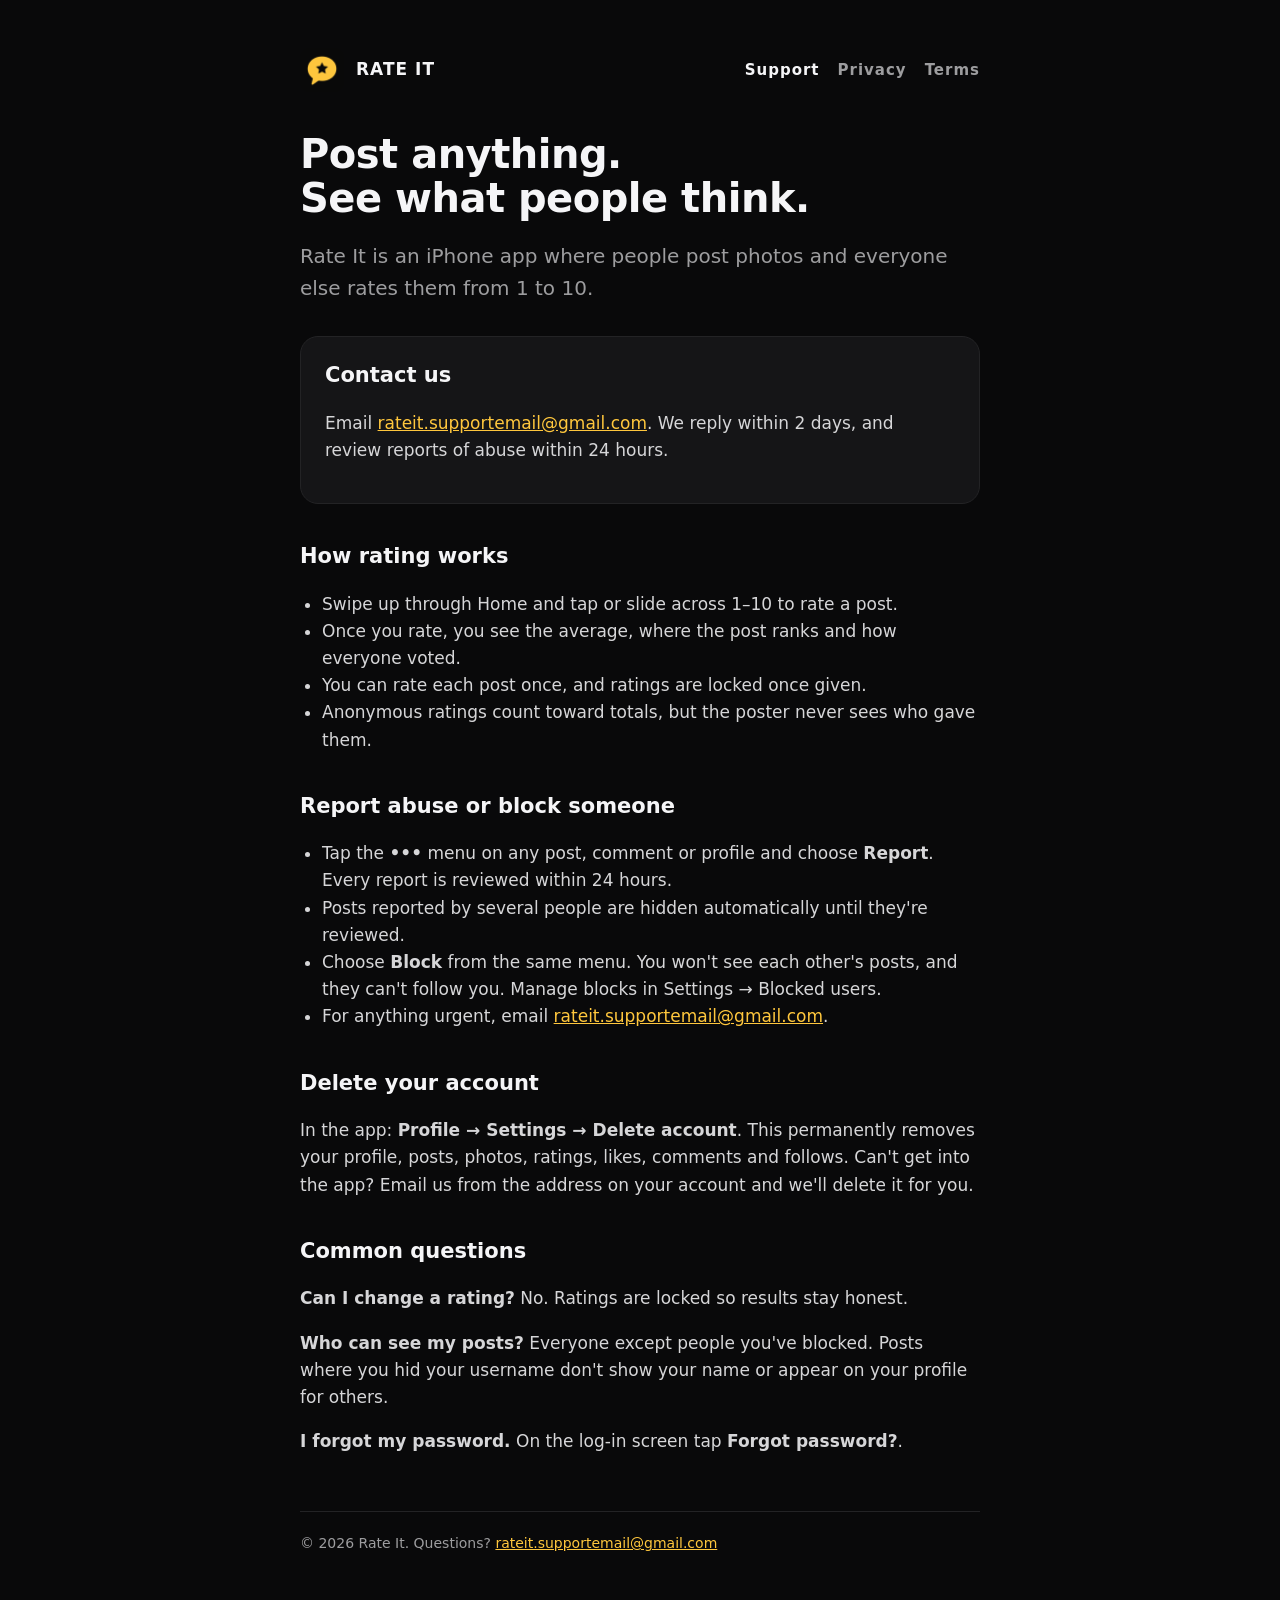
==== index.html @ ee7c0adc "Update site" ====
<!doctype html>
<html lang="en">
<head>
<meta charset="utf-8">
<meta name="viewport" content="width=device-width, initial-scale=1">
<link rel="icon" href="icon.png">
<link rel="stylesheet" href="style.css">
<title>Rate It — Support</title>
<meta name="description" content="Rate It: post anything, see what people think. Help, safety and contact.">
</head>
<body>
<main>
<header><img src="icon.png" alt=""><a href="./">RATE IT</a><nav><a href="./" aria-current=page>Support</a><a href="privacy.html" >Privacy</a><a href="terms.html" >Terms</a></nav></header>
<h1>Post anything.<br>See what people think.</h1>
<p class="lede">Rate It is an iPhone app where people post photos and everyone else rates them from 1 to 10.</p>

<div class="card">
<h2>Contact us</h2>
<p>Email <a href="mailto:rateit.supportemail@gmail.com">rateit.supportemail@gmail.com</a>. We reply within 2 days, and review reports of abuse within 24 hours.</p>
</div>

<h2>How rating works</h2>
<ul>
<li>Swipe up through Home and tap or slide across 1–10 to rate a post.</li>
<li>Once you rate, you see the average, where the post ranks and how everyone voted.</li>
<li>You can rate each post once, and ratings are locked once given.</li>
<li>Anonymous ratings count toward totals, but the poster never sees who gave them.</li>
</ul>

<h2>Report abuse or block someone</h2>
<ul>
<li>Tap the <strong>•••</strong> menu on any post, comment or profile and choose <strong>Report</strong>. Every report is reviewed within 24 hours.</li>
<li>Posts reported by several people are hidden automatically until they're reviewed.</li>
<li>Choose <strong>Block</strong> from the same menu. You won't see each other's posts, and they can't follow you. Manage blocks in Settings → Blocked users.</li>
<li>For anything urgent, email <a href="mailto:rateit.supportemail@gmail.com">rateit.supportemail@gmail.com</a>.</li>
</ul>

<h2>Delete your account</h2>
<p>In the app: <strong>Profile → Settings → Delete account</strong>. This permanently removes your profile, posts, photos, ratings, likes, comments and follows. Can't get into the app? Email us from the address on your account and we'll delete it for you.</p>

<h2>Common questions</h2>
<p><strong>Can I change a rating?</strong> No. Ratings are locked so results stay honest.</p>
<p><strong>Who can see my posts?</strong> Everyone except people you've blocked. Posts where you hid your username don't show your name or appear on your profile for others.</p>
<p><strong>I forgot my password.</strong> On the log-in screen tap <strong>Forgot password?</strong>.</p>
<footer>© 2026 Rate It. Questions? <a href="mailto:rateit.supportemail@gmail.com">rateit.supportemail@gmail.com</a></footer>
</main>
</body>
</html>
---- style.css ----
:root { --bg: #09090a; --card: #151517; --text: #f5f5f7; --muted: #9d9d9f; --line: #232325; --gold: #ffc73d; color-scheme: dark; }
* { box-sizing: border-box; }
body { margin: 0; background: var(--bg); color: var(--text); font: 17px/1.6 -apple-system, BlinkMacSystemFont, "SF Pro Text", "Segoe UI", system-ui, sans-serif; -webkit-font-smoothing: antialiased; }
main { max-width: 720px; margin: 0 auto; padding: 48px 20px 80px; }
header { display: flex; align-items: center; gap: 12px; margin-bottom: 40px; }
header img { width: 44px; height: 44px; border-radius: 11px; }
header a { color: var(--text); text-decoration: none; font-weight: 800; letter-spacing: 1px; white-space: nowrap; }
nav { margin-left: auto; display: flex; gap: 18px; font-size: 15px; }
nav a { color: var(--muted); text-decoration: none; }
nav a:hover, nav a[aria-current] { color: var(--text); }
h1 { font-size: 40px; line-height: 1.1; letter-spacing: -0.5px; margin: 0 0 8px; }
h2 { font-size: 21px; margin: 36px 0 8px; }
p, li { color: #d6d6d8; }
.lede { font-size: 20px; color: var(--muted); margin-bottom: 32px; }
.updated { color: var(--muted); font-size: 14px; margin-bottom: 28px; }
.card { background: var(--card); border: 1px solid var(--line); border-radius: 18px; padding: 22px 24px; margin: 20px 0; }
.card h2 { margin-top: 0; }
a { color: var(--gold); }
ul { padding-left: 22px; }
footer { margin-top: 56px; padding-top: 20px; border-top: 1px solid var(--line); color: var(--muted); font-size: 14px; }
@media (max-width: 420px) { nav { gap: 12px; font-size: 14px; } header { gap: 10px; } }
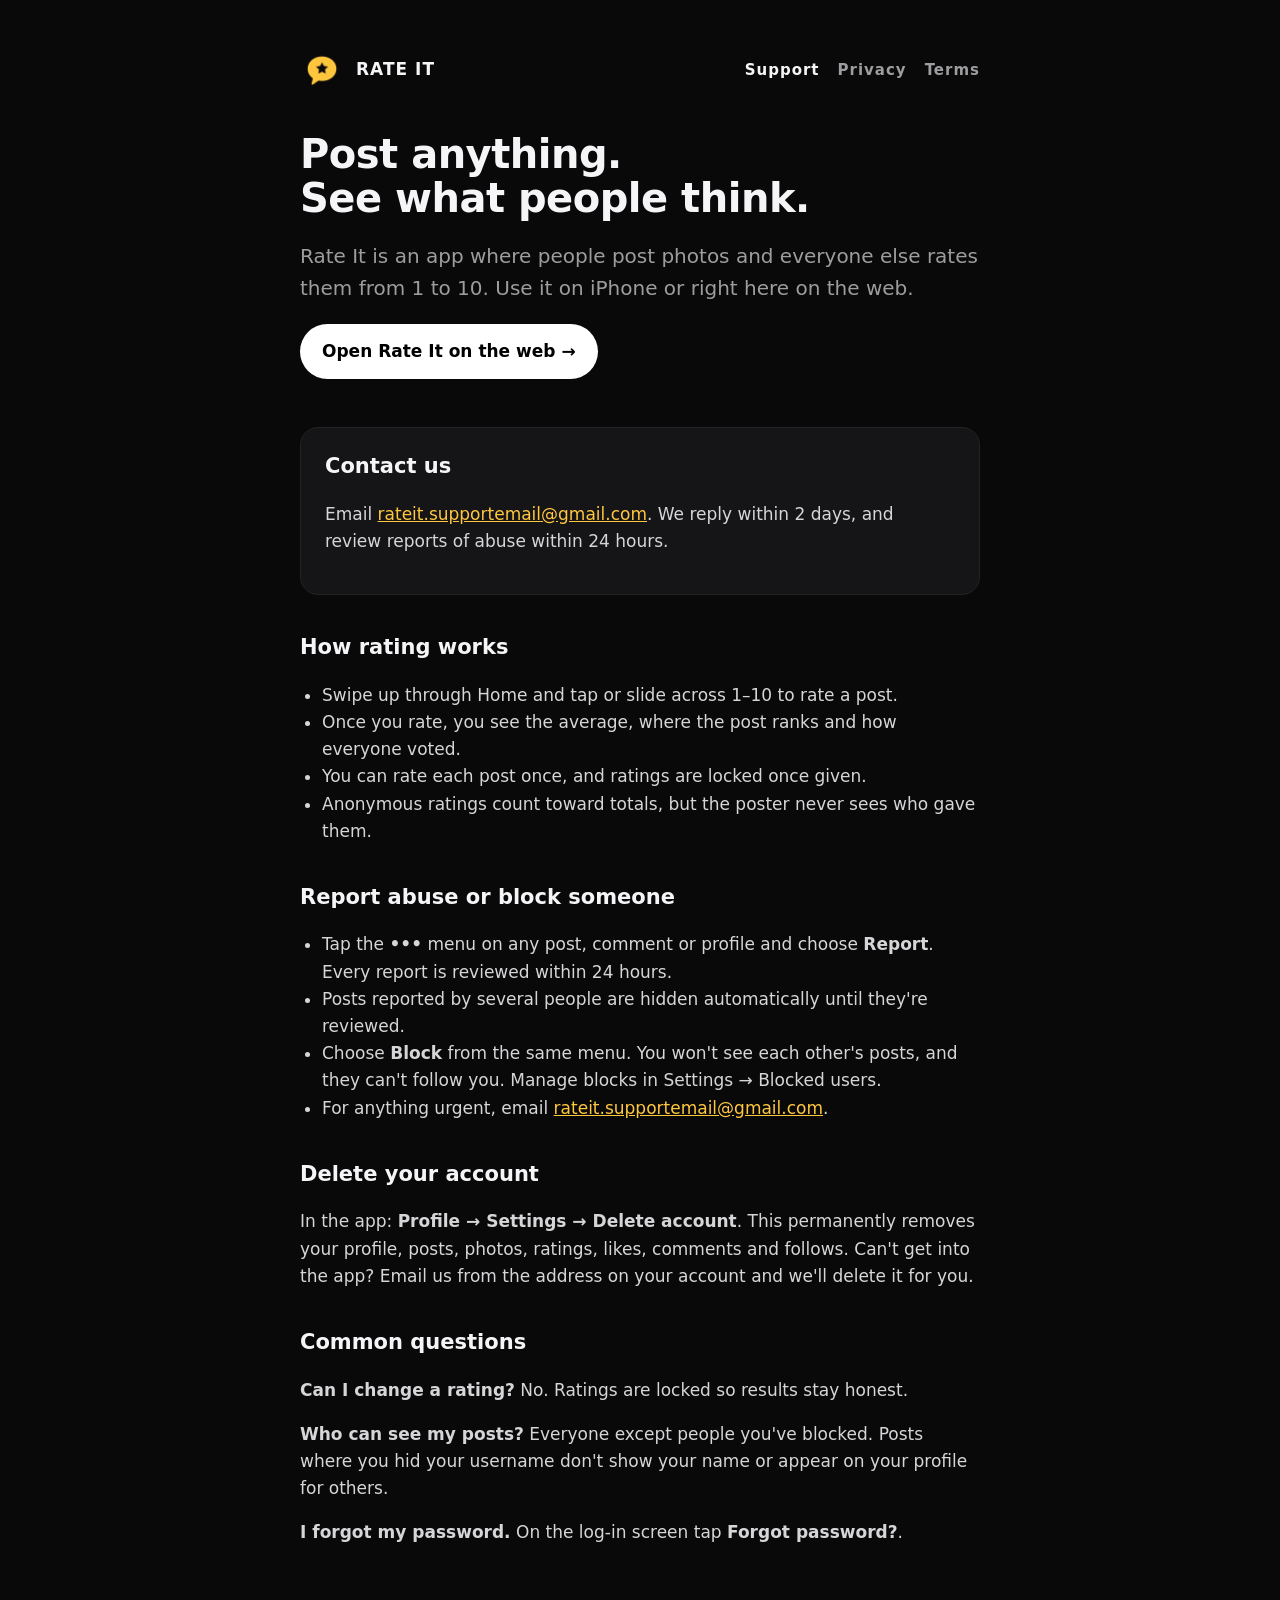
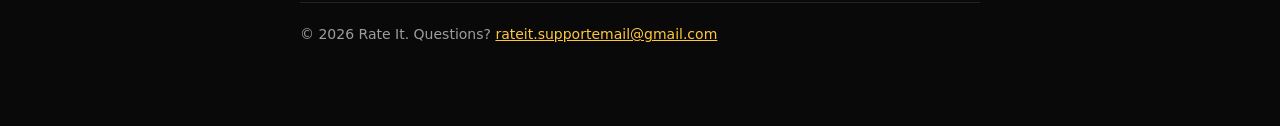
==== commit 5c5f41c9: "Update site" ====
--- a/index.html
+++ b/index.html
@@ -12,7 +12,8 @@
 <main>
 <header><img src="icon.png" alt=""><a href="./">RATE IT</a><nav><a href="./" aria-current=page>Support</a><a href="privacy.html" >Privacy</a><a href="terms.html" >Terms</a></nav></header>
 <h1>Post anything.<br>See what people think.</h1>
-<p class="lede">Rate It is an iPhone app where people post photos and everyone else rates them from 1 to 10.</p>
+<p class="lede">Rate It is an app where people post photos and everyone else rates them from 1 to 10. Use it on iPhone or right here on the web.</p>
+<p><a class="cta" href="app/">Open Rate It on the web →</a></p>
 
 <div class="card">
 <h2>Contact us</h2>
--- a/style.css
+++ b/style.css
@@ -19,3 +19,4 @@
 ul { padding-left: 22px; }
 footer { margin-top: 56px; padding-top: 20px; border-top: 1px solid var(--line); color: var(--muted); font-size: 14px; }
 @media (max-width: 420px) { nav { gap: 12px; font-size: 14px; } header { gap: 10px; } }
+.cta { display: inline-block; background: #fff; color: #000; font-weight: 700; padding: 14px 22px; border-radius: 999px; text-decoration: none; margin: -12px 0 28px; }
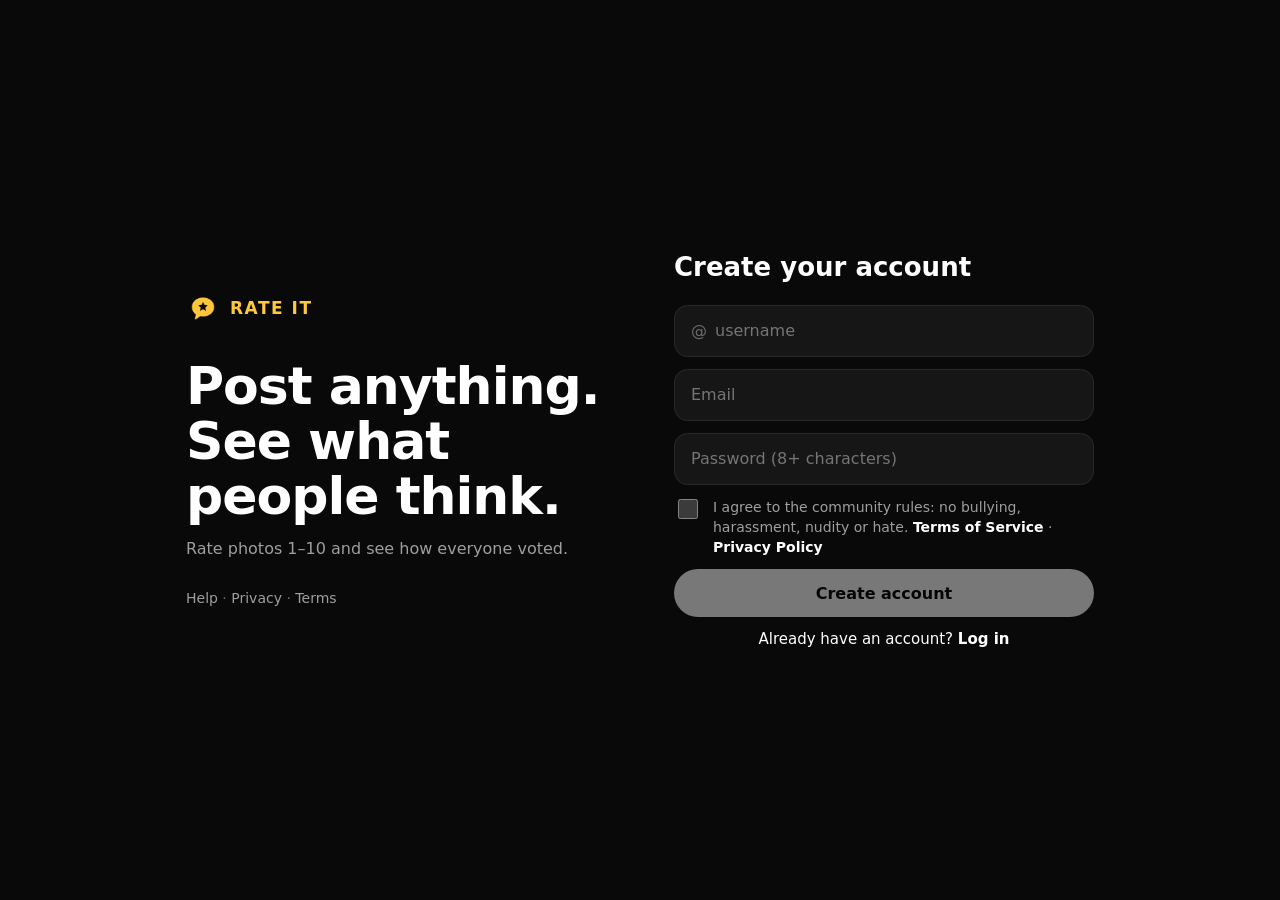
==== commit 93d6a7f7: "Publish userateit.com" ====
--- a/index.html
+++ b/index.html
@@ -1,49 +1,23 @@
 <!doctype html>
 <html lang="en">
 <head>
-<meta charset="utf-8">
-<meta name="viewport" content="width=device-width, initial-scale=1">
-<link rel="icon" href="icon.png">
-<link rel="stylesheet" href="style.css">
-<title>Rate It — Support</title>
-<meta name="description" content="Rate It: post anything, see what people think. Help, safety and contact.">
+  <meta charset="utf-8">
+  <meta name="viewport" content="width=device-width, initial-scale=1, viewport-fit=cover">
+  <meta name="theme-color" content="#09090a">
+  <meta name="description" content="Post anything. See what people think. Rate photos 1–10 and see how everyone voted.">
+  <title>Rate It</title>
+  <link rel="icon" href="icon.png">
+  <link rel="apple-touch-icon" href="icon.png">
+  <link rel="stylesheet" href="styles.css">
+  <script type="importmap">
+    { "imports": { "preact": "./vendor/preact.mjs", "preact/hooks": "./vendor/hooks.mjs", "htm": "./vendor/htm.mjs" } }
+  </script>
+  <script src="vendor/supabase.js"></script>
+  <script src="config.js"></script>
 </head>
 <body>
-<main>
-<header><img src="icon.png" alt=""><a href="./">RATE IT</a><nav><a href="./" aria-current=page>Support</a><a href="privacy.html" >Privacy</a><a href="terms.html" >Terms</a></nav></header>
-<h1>Post anything.<br>See what people think.</h1>
-<p class="lede">Rate It is an app where people post photos and everyone else rates them from 1 to 10. Use it on iPhone or right here on the web.</p>
-<p><a class="cta" href="app/">Open Rate It on the web →</a></p>
-
-<div class="card">
-<h2>Contact us</h2>
-<p>Email <a href="mailto:rateit.supportemail@gmail.com">rateit.supportemail@gmail.com</a>. We reply within 2 days, and review reports of abuse within 24 hours.</p>
-</div>
-
-<h2>How rating works</h2>
-<ul>
-<li>Swipe up through Home and tap or slide across 1–10 to rate a post.</li>
-<li>Once you rate, you see the average, where the post ranks and how everyone voted.</li>
-<li>You can rate each post once, and ratings are locked once given.</li>
-<li>Anonymous ratings count toward totals, but the poster never sees who gave them.</li>
-</ul>
-
-<h2>Report abuse or block someone</h2>
-<ul>
-<li>Tap the <strong>•••</strong> menu on any post, comment or profile and choose <strong>Report</strong>. Every report is reviewed within 24 hours.</li>
-<li>Posts reported by several people are hidden automatically until they're reviewed.</li>
-<li>Choose <strong>Block</strong> from the same menu. You won't see each other's posts, and they can't follow you. Manage blocks in Settings → Blocked users.</li>
-<li>For anything urgent, email <a href="mailto:rateit.supportemail@gmail.com">rateit.supportemail@gmail.com</a>.</li>
-</ul>
-
-<h2>Delete your account</h2>
-<p>In the app: <strong>Profile → Settings → Delete account</strong>. This permanently removes your profile, posts, photos, ratings, likes, comments and follows. Can't get into the app? Email us from the address on your account and we'll delete it for you.</p>
-
-<h2>Common questions</h2>
-<p><strong>Can I change a rating?</strong> No. Ratings are locked so results stay honest.</p>
-<p><strong>Who can see my posts?</strong> Everyone except people you've blocked. Posts where you hid your username don't show your name or appear on your profile for others.</p>
-<p><strong>I forgot my password.</strong> On the log-in screen tap <strong>Forgot password?</strong>.</p>
-<footer>© 2026 Rate It. Questions? <a href="mailto:rateit.supportemail@gmail.com">rateit.supportemail@gmail.com</a></footer>
-</main>
+  <div id="app"></div>
+  <noscript>Rate It needs JavaScript turned on.</noscript>
+  <script type="module" src="src/main.js"></script>
 </body>
 </html>
--- a/styles.css
+++ b/styles.css
@@ -0,0 +1,433 @@
+/* Rate It web: same look as the iOS app. Dark, minimal, one gold accent used sparingly. */
+:root {
+  --bg: #09090a;
+  --surface: #161617;
+  --raised: #212123;
+  --line: rgba(255, 255, 255, 0.08);
+  --text: #fff;
+  --muted: #9e9ea0;
+  --faint: #6b6b6d;
+  --accent: #ffc73d;
+  --danger: #ff6161;
+  --radius-card: 28px;
+  --radius: 14px;
+  --topbar: 56px;
+  --tabbar: 64px;
+  color-scheme: dark;
+}
+
+* { box-sizing: border-box; }
+html, body { margin: 0; background: var(--bg); color: var(--text); }
+body {
+  font: 16px/1.45 -apple-system, BlinkMacSystemFont, "SF Pro Text", "Segoe UI", system-ui, sans-serif;
+  -webkit-font-smoothing: antialiased;
+}
+body.modal-open { overflow: hidden; }
+a { color: inherit; text-decoration: none; }
+button, input, textarea { font: inherit; color: inherit; }
+button { cursor: pointer; background: none; border: 0; padding: 0; }
+button:disabled { cursor: default; }
+:focus-visible { outline: 2px solid var(--accent); outline-offset: 2px; }
+h1, h2, h3, p { margin: 0; }
+img { display: block; max-width: 100%; }
+[hidden] { display: none !important; }
+
+.icon { flex: none; }
+.muted { color: var(--muted); }
+.small { font-size: 13px; }
+.center { text-align: center; }
+.gold { color: var(--accent); }
+.error { color: var(--danger); font-size: 14px; }
+.notice { color: var(--muted); font-size: 14px; background: var(--surface); border-radius: var(--radius); padding: 12px 14px; }
+.row { display: flex; align-items: center; gap: 10px; flex-wrap: wrap; }
+.row.end { justify-content: flex-end; margin-top: 16px; }
+.spacer { flex: 1; }
+
+/* ---------- Buttons, fields, chips ---------- */
+.btn {
+  display: inline-flex; align-items: center; justify-content: center; gap: 6px;
+  min-height: 48px; padding: 0 22px; border-radius: 999px; font-weight: 600;
+  transition: transform .12s ease, opacity .15s ease, background .15s ease;
+}
+.btn:active:not(:disabled) { transform: scale(0.97); }
+.btn:disabled { opacity: 0.45; }
+.btn.primary { background: #fff; color: #000; }
+.btn.secondary { background: var(--raised); }
+.btn.ghost { background: transparent; border: 1px solid var(--line); }
+.btn.danger { background: var(--danger); color: #000; }
+.btn.small { min-height: 34px; padding: 0 14px; font-size: 14px; }
+.btn.block { width: 100%; }
+.btn.warn { color: #ffa94d; }
+.danger-text, .link.danger, .link-row.danger { color: var(--danger); }
+.icon-btn {
+  width: 40px; height: 40px; display: inline-grid; place-items: center; border-radius: 12px;
+  color: var(--muted); position: relative;
+}
+.icon-btn:hover { background: var(--raised); color: var(--text); }
+.link { color: var(--text); font-size: 15px; }
+.link:hover { text-decoration: underline; }
+.link.muted { color: var(--muted); }
+.link.back { display: inline-flex; align-items: center; gap: 4px; color: var(--muted); margin-bottom: 12px; }
+
+.field, textarea {
+  width: 100%; min-height: 52px; padding: 0 16px; border-radius: var(--radius);
+  background: var(--surface); border: 1px solid var(--line); outline: none;
+}
+textarea { padding: 14px 16px; resize: vertical; line-height: 1.4; }
+.field:focus-within, .field:focus, textarea:focus { border-color: rgba(255, 255, 255, 0.28); }
+label.field { display: flex; align-items: center; gap: 6px; }
+label.field input { flex: 1; min-width: 0; background: none; border: 0; outline: none; height: 50px; }
+.prefix { color: var(--faint); }
+.status { width: 18px; text-align: center; font-weight: 700; }
+.status.is-available { color: #4cd964; }
+.status.is-taken, .status.is-invalid { color: var(--danger); }
+.label { display: block; font-size: 14px; color: var(--muted); margin: 16px 0 6px; }
+
+.chips { display: flex; gap: 8px; overflow-x: auto; padding-bottom: 4px; scrollbar-width: none; }
+.chips::-webkit-scrollbar { display: none; }
+.chips.wrap { flex-wrap: wrap; overflow: visible; }
+.chip {
+  flex: none; height: 36px; padding: 0 14px; border-radius: 999px; background: var(--raised);
+  font-size: 15px; font-weight: 600; transition: background .15s, color .15s;
+}
+.chip.selected { background: #fff; color: #000; }
+.pill {
+  display: inline-flex; align-items: center; gap: 5px; height: 28px; padding: 0 10px; border-radius: 999px;
+  background: var(--raised); color: var(--muted); font-size: 13px; font-weight: 600; white-space: nowrap;
+}
+.pill.gold { background: var(--accent); color: #000; }
+.pill.toggle:hover { color: var(--text); }
+
+/* ---------- Avatars, photos, loading ---------- */
+.avatar { border-radius: 50%; object-fit: cover; flex: none; border: 1px solid var(--line); background: var(--raised); }
+.avatar-fallback { display: inline-grid; place-items: center; color: var(--muted); font-weight: 700; }
+.photo { position: relative; width: 100%; height: 100%; background: var(--surface); overflow: hidden; }
+.photo img { width: 100%; height: 100%; object-fit: cover; opacity: 0; transition: opacity .25s ease; }
+.photo.loaded img { opacity: 1; }
+.photo.loading::before, .skeleton, .skeleton-card {
+  content: ""; position: absolute; inset: 0;
+  background: linear-gradient(100deg, var(--surface) 30%, #1f1f21 50%, var(--surface) 70%) 0 0 / 300% 100%;
+  animation: shimmer 1.3s linear infinite;
+}
+.skeleton, .skeleton-card { position: relative; }
+@keyframes shimmer { to { background-position: -150% 0; } }
+.photo-error { position: absolute; inset: 0; display: grid; place-items: center; color: var(--faint); }
+.spinner {
+  width: 26px; height: 26px; margin: 24px auto; border-radius: 50%;
+  border: 3px solid var(--raised); border-top-color: var(--text); animation: spin .8s linear infinite;
+}
+.spinner.big { width: 36px; height: 36px; }
+@keyframes spin { to { transform: rotate(360deg); } }
+.splash { min-height: 100dvh; display: grid; place-content: center; justify-items: center; gap: 8px; }
+.splash img { width: 72px; border-radius: 18px; }
+
+.empty { display: grid; justify-items: center; text-align: center; gap: 10px; padding: 64px 24px; }
+.empty-icon { color: var(--faint); margin-bottom: 4px; }
+.empty h2 { font-size: 22px; }
+.empty p { color: var(--muted); max-width: 340px; }
+.empty .btn { margin-top: 8px; }
+
+/* ---------- Shell ---------- */
+.shell { min-height: 100dvh; }
+.brand { display: inline-flex; align-items: center; gap: 10px; font-weight: 900; letter-spacing: 1.5px; font-size: 17px; }
+.brand img { width: 34px; height: 34px; border-radius: 9px; }
+.sidebar { display: none; }
+.topbar {
+  position: sticky; top: 0; z-index: 20; height: calc(var(--topbar) + env(safe-area-inset-top));
+  padding: env(safe-area-inset-top) 16px 0; display: flex; align-items: center; justify-content: space-between;
+  background: rgba(9, 9, 10, 0.85); backdrop-filter: blur(16px);
+}
+.content { padding: 0 16px calc(var(--tabbar) + 24px + env(safe-area-inset-bottom)); }
+.tabbar {
+  position: fixed; left: 0; right: 0; bottom: 0; z-index: 20; display: flex;
+  height: calc(var(--tabbar) + env(safe-area-inset-bottom)); padding-bottom: env(safe-area-inset-bottom);
+  background: rgba(14, 14, 15, 0.92); backdrop-filter: blur(16px); border-top: 1px solid var(--line);
+}
+.tabbar a {
+  flex: 1; display: flex; flex-direction: column; align-items: center; justify-content: center; gap: 3px;
+  color: var(--faint); font-size: 11px; font-weight: 600;
+}
+.tabbar a.on { color: var(--text); }
+.badge {
+  min-width: 18px; height: 18px; padding: 0 5px; border-radius: 9px; background: var(--danger); color: #000;
+  font-size: 11px; font-weight: 800; display: inline-grid; place-items: center;
+}
+.topbar .badge { position: absolute; top: 4px; right: 2px; }
+
+@media (min-width: 900px) {
+  .shell { display: grid; grid-template-columns: 240px 1fr; }
+  .topbar, .tabbar { display: none; }
+  .sidebar {
+    display: flex; flex-direction: column; gap: 28px; position: sticky; top: 0; height: 100dvh;
+    padding: 28px 16px; border-right: 1px solid var(--line);
+  }
+  .sidebar nav { display: grid; gap: 4px; }
+  .sidebar nav a {
+    display: flex; align-items: center; gap: 14px; padding: 12px 14px; border-radius: 14px;
+    color: var(--muted); font-weight: 600;
+  }
+  .sidebar nav a:hover { background: var(--surface); color: var(--text); }
+  .sidebar nav a.on { color: var(--text); background: var(--surface); }
+  .sidebar .badge { margin-left: auto; }
+  .content { padding: 24px 32px 48px; }
+  .mobile-only { display: none !important; }
+}
+
+/* ---------- Pages ---------- */
+.page { max-width: 940px; margin: 0 auto; padding-top: 8px; }
+.page.narrow { max-width: 560px; }
+.page.center { display: grid; place-items: center; min-height: 60vh; }
+.page-title { font-size: 30px; font-weight: 800; letter-spacing: -0.3px; margin: 8px 0 16px; }
+.page h3 { font-size: 15px; color: var(--muted); font-weight: 600; margin: 24px 0 10px; }
+.page > p.muted { margin: -8px 0 20px; }
+
+/* ---------- Feed ---------- */
+.feed { max-width: 540px; margin: 0 auto; }
+.feed-card {
+  display: flex; flex-direction: column; gap: 12px;
+  height: calc(100dvh - var(--topbar) - var(--tabbar) - 24px - env(safe-area-inset-top) - env(safe-area-inset-bottom));
+  min-height: 520px;
+}
+@media (min-width: 900px) { .feed-card { height: calc(100dvh - 48px); } }
+.feed-card.preview { height: auto; min-height: 0; }
+.feed-card.preview .feed-photo { flex: none; aspect-ratio: 4 / 5; }
+.skeleton-card { border-radius: var(--radius-card); }
+.post-head { display: flex; align-items: center; gap: 10px; }
+.post-head .author { display: flex; align-items: center; gap: 10px; margin-right: auto; min-width: 0; }
+.post-head .author span { display: grid; line-height: 1.2; }
+.post-head small { color: var(--faint); font-size: 12px; }
+.feed-photo {
+  position: relative; flex: 1; min-height: 0; border-radius: var(--radius-card); overflow: hidden;
+  background: var(--surface); user-select: none;
+}
+.feed-photo .photo, .feed-photo .photo-img { position: absolute; inset: 0; width: 100%; height: 100%; object-fit: cover; }
+.photo-shade { position: absolute; inset: 40% 0 0; background: linear-gradient(transparent, rgba(0, 0, 0, 0.65)); pointer-events: none; }
+.caption {
+  position: absolute; left: 18px; right: 80px; bottom: 18px; font-weight: 600; font-size: 17px;
+  text-shadow: 0 1px 6px rgba(0, 0, 0, 0.4); overflow: hidden; display: -webkit-box; -webkit-line-clamp: 3; -webkit-box-orient: vertical;
+}
+.photo-actions { position: absolute; right: 14px; bottom: 16px; display: grid; gap: 14px; }
+.action {
+  display: inline-flex; flex-direction: column; align-items: center; gap: 2px; font-size: 12px; font-weight: 600;
+  text-shadow: 0 1px 6px rgba(0, 0, 0, 0.35); transition: transform .12s;
+}
+.action:active { transform: scale(0.9); }
+.action.liked { color: var(--danger); }
+.action.liked .icon { fill: currentColor; }
+.detail-row .action, .after-rating .action { flex-direction: row; gap: 6px; font-size: 15px; text-shadow: none; }
+.heart-burst {
+  position: absolute; inset: 0; display: grid; place-items: center; pointer-events: none; color: #fff;
+  opacity: 0; transform: scale(0.4); transition: transform .3s cubic-bezier(.3, 1.6, .5, 1), opacity .25s;
+}
+.heart-burst .icon { fill: #fff; filter: drop-shadow(0 6px 18px rgba(0, 0, 0, 0.35)); }
+.heart-burst.on { opacity: 0.95; transform: scale(1); }
+.results-overlay { position: absolute; left: 12px; right: 12px; bottom: 12px; animation: rise .45s cubic-bezier(.2, .9, .3, 1); }
+@keyframes rise { from { transform: translateY(30px); opacity: 0; } }
+
+.rate-area { display: grid; gap: 10px; }
+.rate-head, .rate-foot { display: flex; align-items: center; justify-content: space-between; }
+.rate-head strong { font-size: 17px; }
+.after-rating { display: flex; align-items: center; gap: 18px; min-height: 104px; }
+.gave { color: var(--muted); font-size: 15px; font-weight: 500; }
+.gave strong { font-size: 30px; font-weight: 900; margin-left: 6px; vertical-align: -3px; }
+.btn.next { min-height: 50px; }
+@media (hover: none) { .hint { visibility: hidden; } }
+
+/* Rating bar */
+.rating-bar { position: relative; display: grid; grid-template-columns: repeat(10, 1fr); gap: 5px; touch-action: none; }
+.cell {
+  height: 58px; border-radius: 12px; background: var(--raised); color: var(--muted);
+  font: 600 16px/1 ui-rounded, -apple-system, system-ui, sans-serif; transform-origin: bottom;
+  transition: transform .2s cubic-bezier(.3, 1.5, .5, 1), background .12s;
+}
+.cell.lit { color: #000; }
+.cell.peak { transform: scale(1.12); font-weight: 900; font-size: 19px; z-index: 1; }
+.rating-bar:not(.locked) .cell:hover { background: #2c2c2f; }
+.rating-bar.locked .cell { cursor: default; }
+.rating-bubble {
+  position: absolute; bottom: 74px; transform: translateX(-50%); width: 64px; height: 72px; border-radius: 20px;
+  display: grid; place-items: center; color: #000; font: 900 38px/1 ui-rounded, -apple-system, system-ui, sans-serif;
+  box-shadow: 0 8px 24px rgba(0, 0, 0, 0.4); pointer-events: none;
+}
+
+/* Results */
+.results {
+  display: grid; gap: 14px; padding: 18px; border-radius: 20px;
+  background: rgba(30, 30, 32, 0.72); backdrop-filter: blur(24px) saturate(1.4); border: 1px solid var(--line);
+}
+.results.loading { min-height: 180px; place-items: center; }
+.results-top { display: flex; justify-content: space-between; align-items: flex-start; }
+.results .label { margin: 0; font-size: 13px; }
+.average { font: 900 46px/1 ui-rounded, -apple-system, system-ui, sans-serif; font-variant-numeric: tabular-nums; }
+.results-meta { display: grid; justify-items: end; gap: 6px; }
+.distribution { display: grid; grid-template-columns: repeat(10, 1fr); gap: 5px; height: 72px; }
+.dist-col { display: grid; grid-template-rows: 1fr auto; gap: 4px; text-align: center; font: 500 11px ui-rounded, system-ui; color: var(--faint); }
+.dist-track { display: flex; align-items: flex-end; }
+.dist-bar { width: 100%; border-radius: 4px; background: rgba(255, 255, 255, 0.28); transition: height .7s cubic-bezier(.2, .9, .3, 1); }
+.dist-col.mine .dist-bar { background: var(--accent); }
+.dist-col.mine { color: var(--accent); font-weight: 900; }
+
+/* Post page */
+.post-page { max-width: 560px; margin: 0 auto; display: grid; gap: 14px; }
+.detail-photo { aspect-ratio: 4 / 5; border-radius: var(--radius-card); overflow: hidden; }
+.detail-row { display: flex; justify-content: space-between; gap: 16px; align-items: flex-start; }
+.detail-caption { font-weight: 600; font-size: 17px; }
+.post-page .feed-card.skeleton-card { height: 70vh; }
+
+/* Menus & modals */
+.menu-wrap { position: relative; }
+.menu {
+  position: absolute; right: 0; top: 44px; z-index: 30; min-width: 200px; padding: 6px; border-radius: 14px;
+  background: var(--raised); border: 1px solid var(--line); box-shadow: 0 16px 40px rgba(0, 0, 0, 0.5);
+}
+.menu button { display: block; width: 100%; text-align: left; padding: 11px 12px; border-radius: 9px; }
+.menu button:hover { background: rgba(255, 255, 255, 0.06); }
+.menu .danger { color: var(--danger); }
+.modal-backdrop {
+  position: fixed; inset: 0; z-index: 50; background: rgba(0, 0, 0, 0.6); display: grid; place-items: center; padding: 16px;
+  animation: fade .15s ease;
+}
+@keyframes fade { from { opacity: 0; } }
+.modal {
+  width: min(460px, 100%); max-height: min(720px, 90dvh); display: flex; flex-direction: column;
+  background: var(--surface); border: 1px solid var(--line); border-radius: 22px; box-shadow: 0 30px 80px rgba(0, 0, 0, 0.6);
+  animation: pop .2s cubic-bezier(.2, .9, .3, 1.2);
+}
+.modal.wide { width: min(640px, 100%); }
+@keyframes pop { from { transform: scale(0.96); opacity: 0; } }
+.modal-head { display: flex; align-items: center; justify-content: space-between; padding: 14px 14px 6px 20px; }
+.modal-head h2 { font-size: 18px; }
+.modal-body { padding: 6px 20px 20px; overflow-y: auto; display: grid; gap: 12px; }
+@media (max-width: 600px) {
+  .modal-backdrop { place-items: end stretch; padding: 0; }
+  .modal { width: 100%; border-radius: 22px 22px 0 0; max-height: 88dvh; padding-bottom: env(safe-area-inset-bottom); }
+}
+.choice-list { display: grid; gap: 4px; }
+.choice { display: flex; align-items: center; gap: 10px; padding: 11px 12px; border-radius: 12px; background: var(--raised); cursor: pointer; }
+.choice.on { outline: 1px solid var(--accent); }
+.choice input { accent-color: var(--accent); }
+
+.people { list-style: none; margin: 0; padding: 0; display: grid; gap: 4px; }
+.people li { display: flex; align-items: center; gap: 12px; padding: 8px 4px; }
+.people li .btn { margin-left: auto; }
+.people .score { margin-left: auto; font: 900 20px ui-rounded, system-ui; }
+
+.comments { display: grid; gap: 14px; min-height: 120px; }
+.comment { display: grid; grid-template-columns: auto 1fr auto; gap: 10px; align-items: start; }
+.comment-body p { color: #e8e8ea; overflow-wrap: anywhere; }
+.comment-form { display: flex; gap: 8px; position: sticky; bottom: -20px; background: var(--surface); padding: 8px 0; }
+.comment-form input { flex: 1; min-width: 0; min-height: 46px; padding: 0 16px; border-radius: 23px; background: var(--raised); border: 0; outline: none; }
+
+.toast {
+  position: fixed; top: calc(16px + env(safe-area-inset-top)); left: 50%; transform: translateX(-50%); z-index: 100;
+  background: #fff; color: #000; padding: 12px 18px; border-radius: 999px; font-weight: 600; font-size: 15px;
+  box-shadow: 0 10px 30px rgba(0, 0, 0, 0.4); animation: drop .3s cubic-bezier(.2, .9, .3, 1.2); max-width: calc(100% - 32px);
+}
+@keyframes drop { from { transform: translate(-50%, -20px); opacity: 0; } }
+
+/* ---------- Grid, discover, profile ---------- */
+.grid { display: grid; grid-template-columns: repeat(3, 1fr); gap: 4px; }
+.grid-cell { position: relative; aspect-ratio: 4 / 5; border-radius: 8px; overflow: hidden; background: var(--surface); }
+.grid-cell .photo { position: absolute; inset: 0; transition: transform .25s; }
+.grid-cell:hover .photo { transform: scale(1.03); }
+.grid-badge {
+  position: absolute; left: 7px; bottom: 6px; display: inline-flex; align-items: center; gap: 3px;
+  font-size: 12px; font-weight: 700; text-shadow: 0 1px 4px rgba(0, 0, 0, 0.7);
+}
+.search {
+  display: flex; align-items: center; gap: 8px; height: 46px; padding: 0 14px; border-radius: 14px;
+  background: var(--surface); color: var(--muted); margin-bottom: 14px;
+}
+.search input { flex: 1; background: none; border: 0; outline: none; color: var(--text); }
+.tabs { display: flex; gap: 18px; margin-bottom: 12px; }
+.tabs button { font-size: 22px; font-weight: 800; color: var(--faint); }
+.tabs button.on { color: var(--text); }
+.page .chips { margin-bottom: 16px; }
+.people-row { display: flex; gap: 18px; overflow-x: auto; margin-bottom: 18px; }
+.person { display: grid; justify-items: center; gap: 6px; font-size: 12px; font-weight: 600; width: 76px; flex: none; }
+.person span { max-width: 76px; overflow: hidden; text-overflow: ellipsis; white-space: nowrap; }
+
+.profile-head { display: grid; justify-items: center; text-align: center; gap: 12px; margin: 16px 0 28px; }
+.profile-head h1 { font-size: 24px; }
+.stats { display: grid; grid-template-columns: repeat(3, 1fr); width: min(420px, 100%); }
+.stats div { display: grid; }
+.stats strong { font: 900 24px ui-rounded, system-ui; }
+.stats span { color: var(--muted); font-size: 13px; }
+.follow-counts { display: flex; gap: 22px; }
+.follow-counts .link { color: var(--muted); }
+.follow-counts strong { color: var(--text); }
+.avatar-pick { display: grid; justify-items: center; gap: 8px; cursor: pointer; }
+
+/* ---------- Create ---------- */
+.source-tile {
+  display: flex; align-items: center; gap: 16px; padding: 16px; margin-bottom: 12px; border-radius: 20px;
+  background: var(--surface); border: 1px solid var(--line); cursor: pointer; transition: transform .12s;
+}
+.source-tile:active { transform: scale(0.98); }
+.source-tile span:last-of-type { display: grid; }
+.source-tile small { color: var(--muted); }
+.tile-icon { width: 60px; height: 60px; display: grid; place-items: center; border-radius: 18px; background: var(--raised); }
+.step-head { display: grid; grid-template-columns: 40px 1fr 40px; align-items: center; margin-bottom: 16px; }
+.step-head h1 { text-align: center; font-size: 17px; }
+.crop-frame {
+  position: relative; overflow: hidden; border-radius: var(--radius-card); background: #000; touch-action: none; cursor: grab;
+  outline: 1px solid rgba(255, 255, 255, 0.4); outline-offset: -1px;
+}
+.crop-frame:active { cursor: grabbing; }
+.crop-image { position: absolute; left: 50%; top: 50%; max-width: none; pointer-events: none; }
+.zoom { display: flex; align-items: center; gap: 12px; margin: 16px 0 6px; }
+.zoom input { flex: 1; accent-color: #fff; }
+.page.narrow > .btn.block { margin-top: 20px; }
+.details-thumb { height: 150px; aspect-ratio: 4 / 5; object-fit: cover; border-radius: 14px; }
+.switch-row { display: flex; align-items: center; justify-content: space-between; gap: 16px; padding: 14px 0; cursor: pointer; }
+.switch {
+  appearance: none; flex: none; width: 51px; height: 31px; border-radius: 16px; background: var(--raised);
+  position: relative; cursor: pointer; transition: background .2s;
+}
+.switch::after {
+  content: ""; position: absolute; top: 2px; left: 2px; width: 27px; height: 27px; border-radius: 50%;
+  background: #fff; transition: transform .2s; box-shadow: 0 2px 6px rgba(0, 0, 0, 0.3);
+}
+.switch:checked { background: var(--accent); }
+.switch:checked::after { transform: translateX(20px); }
+
+/* ---------- Settings, notifications, moderation ---------- */
+.group { background: var(--surface); border-radius: 18px; padding: 4px 16px; margin-bottom: 16px; }
+.group h3 { margin: 12px 0 2px !important; font-size: 13px !important; text-transform: uppercase; letter-spacing: .5px; color: var(--faint) !important; }
+.group .switch-row + .switch-row, .group .link-row + .link-row, .group .kv + .kv { border-top: 1px solid var(--line); }
+.kv { display: flex; justify-content: space-between; gap: 12px; padding: 14px 0; }
+.kv span:last-child { color: var(--muted); overflow: hidden; text-overflow: ellipsis; }
+.link-row { display: flex; justify-content: space-between; align-items: center; width: 100%; padding: 15px 0; text-align: left; }
+.link-row span { display: inline-flex; align-items: center; gap: 8px; }
+.link-row span:last-child { color: var(--faint); }
+.notes { list-style: none; padding: 0; margin: 0; display: grid; gap: 4px; }
+.notes a { display: flex; align-items: center; gap: 12px; padding: 12px; border-radius: 14px; }
+.notes a:hover { background: var(--surface); }
+.notes li.unread a { background: var(--surface); font-weight: 600; }
+.milestone { width: 40px; height: 40px; flex: none; display: grid; place-items: center; border-radius: 50%; background: var(--accent); color: #000; }
+.report-card { display: flex; gap: 14px; padding: 16px; border-radius: 18px; background: var(--surface); margin-bottom: 12px; }
+.report-thumb { width: 72px !important; height: 90px !important; border-radius: 10px; flex: none; }
+.report-info { display: grid; gap: 4px; min-width: 0; }
+.report-info p { overflow-wrap: anywhere; }
+.report-info .row { margin-top: 8px; }
+
+/* ---------- Auth ---------- */
+.auth { min-height: 100dvh; display: grid; align-items: center; justify-content: center; gap: 48px; padding: 32px 20px; }
+@media (min-width: 900px) { .auth:not(.single) { grid-template-columns: minmax(0, 440px) 420px; } }
+.auth-hero h1 { font-size: clamp(34px, 5vw, 52px); line-height: 1.05; letter-spacing: -1px; margin: 28px 0 14px; }
+.auth-hero .brand { color: var(--accent); }
+.auth-card { width: min(420px, 100vw - 40px); display: grid; gap: 12px; }
+.auth-card h2 { font-size: 26px; margin-bottom: 6px; }
+.auth-card .link { justify-self: center; }
+.agree { display: flex; gap: 12px; align-items: flex-start; font-size: 14px; color: var(--muted); cursor: pointer; }
+.agree input { width: 20px; height: 20px; margin-top: 2px; accent-color: var(--accent); flex: none; }
+.agree a { color: var(--text); font-weight: 600; }
+.rules { padding: 0; margin: 8px 0; list-style: none; display: grid; gap: 12px; }
+.rules li { padding-left: 26px; position: relative; }
+.rules li::before { content: "✓"; position: absolute; left: 0; color: var(--accent); font-weight: 900; }
+.interest-grid { display: grid; grid-template-columns: repeat(auto-fill, minmax(118px, 1fr)); gap: 10px; margin: 12px 0; }
+.interest { height: 52px; border-radius: 14px; background: var(--raised); font-weight: 600; transition: background .15s, color .15s; }
+.interest.on { background: #fff; color: #000; }
+.legal-links { margin-top: 28px; font-size: 14px; color: var(--faint); }
+.legal-links a { color: var(--muted); }
+.legal-links a:hover { color: var(--text); }
